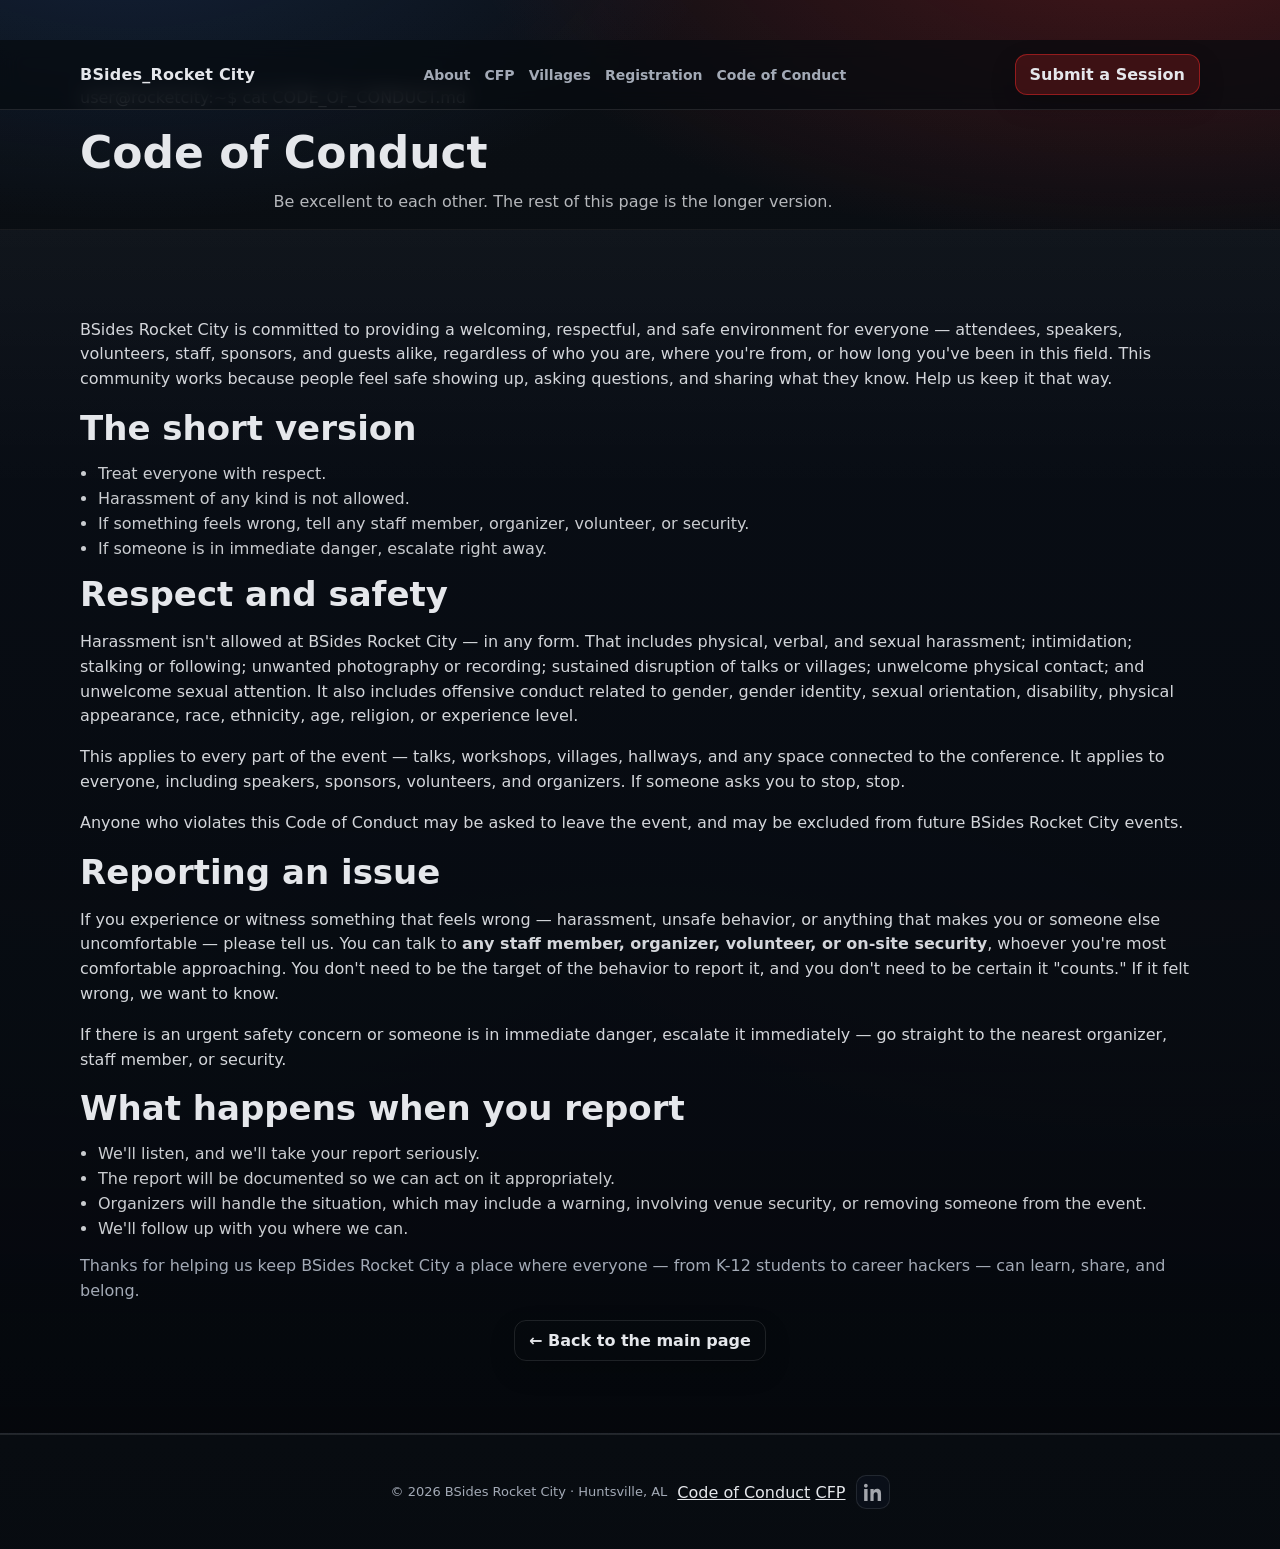
==== code-of-conduct.html @ ffb0318d "Add files via upload" ====
<!doctype html>
<html lang="en">
<head>
  <meta charset="utf-8" />
  <meta name="viewport" content="width=device-width,initial-scale=1" />
  <meta name="description" content="BSides Rocket City Code of Conduct — we're committed to a welcoming, respectful, and safe environment for everyone." />
  <title>Code of Conduct — BSides Rocket City</title>

  <link rel="icon" href="assets/images/BSides-Rocket City-Logo.png" type="image/png" />

  <link rel="preconnect" href="https://fonts.cloudflare.com" crossorigin />
  <link href="https://fonts.cloudflare.com/css?family=Inter:400,500,600,700,800&display=swap" rel="stylesheet" />

  <link rel="stylesheet" href="assets/styles.css" />
</head>

<body>
  <a class="skip-link" href="#main">Skip to content</a>

  <header class="site-header">
    <div class="container header-inner">
      <div class="brand">
        <a href="index.html" style="text-decoration:none;">
          <span class="brand-name">BSides<span class="brand-accent">_</span>Rocket City</span>
        </a>
      </div>

      <nav class="nav" aria-label="Primary navigation">
        <a href="index.html#about">About</a>
        <a href="index.html#cfp">CFP</a>
        <a href="index.html#villages">Villages</a>
        <a href="index.html#register">Registration</a>
        <a href="code-of-conduct.html" aria-current="page">Code of Conduct</a>
      </nav>

      <div class="header-cta">
        <a class="btn primary small-btn" href="https://sessionize.com/bsides-rocket-city2007/" target="_blank" rel="noopener noreferrer">Submit a Session</a>
      </div>
    </div>
  </header>

  <main id="main">

    <section class="page-hero">
      <div class="container">
        <p class="eyebrow" aria-hidden="true">user@rocketcity:~$ cat CODE_OF_CONDUCT.md</p>
        <h1>Code of Conduct</h1>
        <p class="subtitle">
          Be excellent to each other. The rest of this page is the longer version.
        </p>
      </div>
    </section>

    <section class="section">
      <div class="container prose">

        <p>
          BSides Rocket City is committed to providing a welcoming, respectful, and safe
          environment for everyone — attendees, speakers, volunteers, staff, sponsors, and
          guests alike, regardless of who you are, where you're from, or how long you've been
          in this field. This community works because people feel safe showing up, asking
          questions, and sharing what they know. Help us keep it that way.
        </p>

        <h2>The short version</h2>
        <ul class="bullets">
          <li>Treat everyone with respect.</li>
          <li>Harassment of any kind is not allowed.</li>
          <li>If something feels wrong, tell any staff member, organizer, volunteer, or security.</li>
          <li>If someone is in immediate danger, escalate right away.</li>
        </ul>

        <h2>Respect and safety</h2>
        <p>
          Harassment isn't allowed at BSides Rocket City — in any form. That includes physical,
          verbal, and sexual harassment; intimidation; stalking or following; unwanted photography
          or recording; sustained disruption of talks or villages; unwelcome physical contact; and
          unwelcome sexual attention. It also includes offensive conduct related to gender, gender
          identity, sexual orientation, disability, physical appearance, race, ethnicity, age,
          religion, or experience level.
        </p>
        <p>
          This applies to every part of the event — talks, workshops, villages, hallways, and any
          space connected to the conference. It applies to everyone, including speakers, sponsors,
          volunteers, and organizers. If someone asks you to stop, stop.
        </p>
        <p>
          Anyone who violates this Code of Conduct may be asked to leave the event, and may be
          excluded from future BSides Rocket City events.
        </p>

        <h2>Reporting an issue</h2>
        <p>
          If you experience or witness something that feels wrong — harassment, unsafe behavior,
          or anything that makes you or someone else uncomfortable — please tell us. You can talk
          to <strong>any staff member, organizer, volunteer, or on-site security</strong>, whoever
          you're most comfortable approaching. You don't need to be the target of the behavior to
          report it, and you don't need to be certain it "counts." If it felt wrong, we want to know.
        </p>
        <p>
          If there is an urgent safety concern or someone is in immediate danger, escalate it
          immediately — go straight to the nearest organizer, staff member, or security.
        </p>

        <h2>What happens when you report</h2>
        <ul class="bullets">
          <li>We'll listen, and we'll take your report seriously.</li>
          <li>The report will be documented so we can act on it appropriately.</li>
          <li>Organizers will handle the situation, which may include a warning, involving venue security, or removing someone from the event.</li>
          <li>We'll follow up with you where we can.</li>
        </ul>

        <p class="muted">
          Thanks for helping us keep BSides Rocket City a place where everyone — from K-12
          students to career hackers — can learn, share, and belong.
        </p>

        <div class="mt center">
          <a class="btn ghost" href="index.html">← Back to the main page</a>
        </div>

      </div>
    </section>

    <footer class="site-footer">
      <div class="container footer-inner">
        <p class="muted small">© <span id="year"></span> BSides Rocket City · Huntsville, AL</p>

        <nav class="footer-links" aria-label="Footer navigation">
          <a href="code-of-conduct.html">Code of Conduct</a>
          <a href="https://sessionize.com/bsides-rocket-city2007/" target="_blank" rel="noopener noreferrer">CFP</a>
        </nav>

        <a class="social-icon"
           href="https://www.linkedin.com/company/bsides-rocket-city/"
           target="_blank"
           rel="noopener noreferrer"
           aria-label="Follow BSides Rocket City on LinkedIn">
          <svg viewBox="0 0 24 24" width="18" height="18" fill="currentColor">
            <path d="M4.98 3.5C4.98 4.88 3.86 6 2.49 6 1.12 6 0 4.88 0 3.5 0 2.12 1.12 1 2.49 1 3.86 1 4.98 2.12 4.98 3.5zM.22 8h4.54V24H.22zM8.56 8h4.35v2.19h.06c.61-1.16 2.09-2.39 4.31-2.39 4.61 0 5.46 3.03 5.46 6.97V24h-4.54v-7.56c0-1.8-.03-4.11-2.5-4.11-2.5 0-2.88 1.95-2.88 3.98V24H8.56z"/>
          </svg>
        </a>
      </div>
    </footer>

  </main>

  <script>
    document.getElementById("year").textContent = new Date().getFullYear();
  </script>
</body>
</html>
---- assets/styles.css ----
:root{
  --bg: #0b0f14;
  --bg2:#060a0f;
  --panel:#0f172a;
  --text:#e5e7eb;
  --muted:#a3aab6;
  --border: rgba(255,255,255,.10);
  --section-edge: rgba(255,255,255,.08);
  --section-a: linear-gradient(180deg, rgba(9,14,22,.98), rgba(6,9,14,.96));
  --section-b: linear-gradient(180deg, rgba(12,16,24,.98), rgba(7,10,16,.96));
  --section-soft-top: linear-gradient(180deg, rgba(255,255,255,.03), transparent 22%);
  --section-soft-bottom: linear-gradient(0deg, rgba(0,0,0,.18), transparent 28%);
  --shadow: 0 14px 40px rgba(0,0,0,.35);
  --accent: rgba(220,38,38,.55);
  --noticeBg: rgba(234,179,8,.10);
  --noticeBorder: rgba(234,179,8,.35);
}

*{ box-sizing:border-box; }
html,body{ height:100%; }

body{
  margin:0;
  font-family: "Inter", system-ui, -apple-system, BlinkMacSystemFont, "Segoe UI", sans-serif;
  background:
    radial-gradient(1000px 520px at 10% -10%, rgba(59,130,246,.16), transparent 60%),
    radial-gradient(1100px 520px at 90% -8%, rgba(220,38,38,.28), transparent 62%),
    radial-gradient(900px 420px at 50% 120%, rgba(14,165,233,.10), transparent 70%),
    linear-gradient(180deg, var(--bg), var(--bg2));
  color: var(--text);
}

a{ color:inherit; }
a:hover{ opacity:.95; }

.container{
  width: min(1120px, calc(100% - 32px));
  margin-inline:auto;
}

.center{ text-align:center; }

.top-banner{
  position: sticky;
  top: 0;
  z-index: 60;
  display:flex;
  align-items:center;
  justify-content:center;
  gap:10px;
  padding: 8px 10px;
  background: linear-gradient(90deg, rgba(0,26,12,.92), rgba(0,51,24,.92));
  border-bottom: 1px solid rgba(141,255,149,.22);
  color: rgba(141,255,149,.95);
  font-family: ui-monospace, SFMono-Regular, Menlo, Monaco, Consolas, "Liberation Mono","Courier New", monospace;
  font-weight: 800;
  letter-spacing: .3px;
  text-shadow: 0 0 12px rgba(141,255,149,.22);
  backdrop-filter: blur(10px);
}

.top-banner__prompt{
  opacity: .95;
}

.top-banner__text{
  opacity: .95;
}

.top-banner__cursor{
  opacity: 1;
  animation: bannerBlink 1.15s steps(1,end) infinite;
}

@keyframes bannerBlink{
  0%,49%{ opacity: 1; }
  50%,100%{ opacity: 0; }
}

.boot-screen{
  position: fixed;
  inset: 0;
  background: #000;
  color: #8dff95;
  font-family: ui-monospace, SFMono-Regular, Menlo, Monaco, Consolas, "Liberation Mono","Courier New", monospace;
  font-size: 14px;
  padding: 24px;
  z-index: 9999;
  overflow: auto;
  opacity: 1;
  transition: opacity .6s ease, transform .6s ease;
  text-shadow: 0 0 10px rgba(141,255,149,.25);
}

.boot-screen.boot-hide{
  opacity: 0;
  transform: translateY(-6px);
  pointer-events: none;
}

.skip-link{
  position:absolute;
  left:-9999px;
  top:auto;
  width:1px;
  height:1px;
  overflow:hidden;
}

.skip-link:focus{
  left:16px;
  top:16px;
  width:auto;
  height:auto;
  padding:10px 12px;
  background:#000;
  border:1px solid var(--border);
  border-radius:10px;
  z-index:9999;
}

.site-header{
  position:sticky;
  top: 40px;
  z-index:50;
  backdrop-filter: blur(10px);
  background: rgba(6,10,15,.70);
  border-bottom:1px solid var(--border);
}

.header-inner{
  display:flex;
  gap:16px;
  align-items:center;
  justify-content:space-between;
  padding:14px 0;
}

.brand-name{
  font-weight:800;
  letter-spacing:.2px;
}

.nav{
  display:flex;
  gap:14px;
  flex-wrap:wrap;
  justify-content:center;
}

.nav a{
  color: var(--muted);
  text-decoration:none;
  font-weight:600;
  font-size:14px;
}

.nav a:hover{ color: var(--text); }

.header-cta{
  display:flex;
  gap:10px;
  align-items:center;
}

.btn{
  display:inline-flex;
  align-items:center;
  justify-content:center;
  gap:8px;
  padding:10px 14px;
  border-radius:12px;
  border:1px solid var(--border);
  background: rgba(15,23,42,.55);
  color: var(--text);
  text-decoration:none;
  font-weight:800;
  box-shadow: 0 10px 26px rgba(0,0,0,.18);
}

.btn:hover{
  border-color: rgba(255,255,255,.20);
  box-shadow: 0 14px 38px rgba(0,0,0,.24);
}

.btn.primary{
  background: rgba(220,38,38,.22);
  border-color: rgba(220,38,38,.55);
}

.btn.ghost{
  background: transparent;
}

.section{
  padding: 72px 0;
  background:
    var(--section-soft-top),
    var(--section-soft-bottom),
    var(--section-a);
  border-top: 1px solid var(--section-edge);
  border-bottom: 1px solid var(--section-edge);
}

.section.alt{
  background:
    var(--section-soft-top),
    var(--section-soft-bottom),
    var(--section-b);
}

h1,h2,h3{ margin: 0 0 12px; }
h1{ font-size: clamp(32px, 4vw, 44px); }
h2{ font-size: clamp(26px, 3vw, 34px); }
h3{ font-size: 18px; }

p{ line-height:1.55; color: rgba(229,231,235,.92); }
.muted{ color: var(--muted); }
.small{ font-size: 13px; }

.hero{
  padding: 78px 0 54px;
  border-bottom: 1px solid var(--border);
}

.hero-inner{ text-align:center; }

.hero-visual{
  position: relative;
  width: min(860px, 96%);
  margin: 0 auto 18px;
  overflow: visible;
  background: transparent;
  border: 0;
  box-shadow: none;
}

.rocket-trail{
  position: absolute;
  inset: 0;
  width: 100%;
  height: 100%;
  z-index: 0;
  pointer-events: none;
  opacity: 0.90;
}

.hero-logo{
  position: relative;
  z-index: 1;
  width: 100%;
  height: auto;
  display:block;
  margin: 0 auto;

  filter:
    drop-shadow(0 10px 28px rgba(0,0,0,.55))
    drop-shadow(0 0 16px rgba(255,255,255,.18))
    drop-shadow(0 0 32px rgba(255,255,255,.14));
}

.subtitle{
  margin: 0 auto 14px;
  max-width: 72ch;
  color: rgba(229,231,235,.78);
}

.meta{
  margin: 0 auto 18px;
  color: rgba(229,231,235,.65);
}

.hero-actions{
  display:flex;
  justify-content:center;
  gap:12px;
  flex-wrap:wrap;
  margin: 18px 0 16px;
}

.hero-note{
  display:flex;
  gap:10px;
  flex-wrap:wrap;
  justify-content:center;
  margin-top: 12px;
}

.pill{
  border: 1px solid var(--border);
  background: rgba(15,23,42,.45);
  padding: 8px 12px;
  border-radius: 999px;
  font-weight: 800;
  font-size: 13px;
  color: rgba(229,231,235,.88);
}

.timer{
  display:flex;
  justify-content:center;
  gap:12px;
  margin-top:18px;
  flex-wrap:wrap;
}

.timebox{
  width: 120px;
  border-radius: 16px;
  padding: 14px 12px;
  border: 1px solid rgba(220,38,38,.55);
  background: rgba(2,6,23,.55);
  box-shadow: var(--shadow);
}

.timebox span{
  display:block;
  font-size: 34px;
  font-weight: 900;
  line-height: 1;
  margin-bottom: 6px;
}

.timebox small{
  color: rgba(229,231,235,.75);
  font-weight: 800;
  letter-spacing: .2px;
}

.card{
  background: linear-gradient(180deg, rgba(15,23,42,.62), rgba(15,23,42,.42));
  border: 1px solid var(--border);
  border-radius: 16px;
  padding: 18px;
  box-shadow: var(--shadow);
}

.card.big{
  padding: 20px;
  border-radius: 18px;
}

.grid-2{
  display:grid;
  grid-template-columns: repeat(2, minmax(0,1fr));
  gap: 14px;
}

.grid-3{
  display:grid;
  grid-template-columns: repeat(3, minmax(0,1fr));
  gap: 14px;
}

.bullets{
  padding-left: 18px;
  color: rgba(229,231,235,.88);
}

.bullets li{ margin: 6px 0; }

.notice{
  margin-top: 14px;
  padding: 12px 12px;
  border-radius: 12px;
  background: var(--noticeBg);
  border: 1px solid var(--noticeBorder);
}

.notice-title{
  font-weight: 900;
  margin-bottom: 6px;
}

code{
  font-family: ui-monospace, SFMono-Regular, Menlo, Monaco, Consolas, "Liberation Mono", "Courier New", monospace;
  font-size: 0.95em;
  padding: 2px 6px;
  border-radius: 8px;
  background: rgba(0,0,0,.28);
  border: 1px solid rgba(255,255,255,.12);
}

.mt{ margin-top: 16px; }

.site-footer{
  padding: 34px 0;
  border-top: 1px solid var(--border);
}

.footer-inner{
  display:flex;
  gap:10px;
  align-items:center;
  justify-content:center;
}

.social-icon{
  display:inline-flex;
  align-items:center;
  justify-content:center;
  width: 34px;
  height: 34px;
  border-radius: 10px;
  border: 1px solid rgba(255,255,255,.10);
  background: rgba(15,23,42,.35);
  color: rgba(229,231,235,.70);
  text-decoration:none;
  transition: transform .15s ease, color .15s ease, border-color .15s ease, background .15s ease;
}

.social-icon:hover{
  transform: translateY(-1px);
  color: rgba(141,255,149,.92);
  border-color: rgba(141,255,149,.22);
  background: rgba(0, 51, 24, .20);
}

@media (max-width: 900px){
  .grid-3{ grid-template-columns: 1fr; }
  .grid-2{ grid-template-columns: 1fr; }
  .header-inner{ flex-wrap:wrap; justify-content:center; }
  .nav{ justify-content:center; }
  .site-header{ top: 40px; }
}

@media (max-width: 640px){
  .section{
    padding: 56px 0;
    background:
      linear-gradient(180deg, rgba(255,255,255,.03), transparent 24%),
      linear-gradient(0deg, rgba(0,0,0,.18), transparent 30%),
      var(--section-a);
  }
  .section.alt{
    background:
      linear-gradient(180deg, rgba(255,255,255,.03), transparent 24%),
      linear-gradient(0deg, rgba(0,0,0,.18), transparent 30%),
      var(--section-b);
  }
}
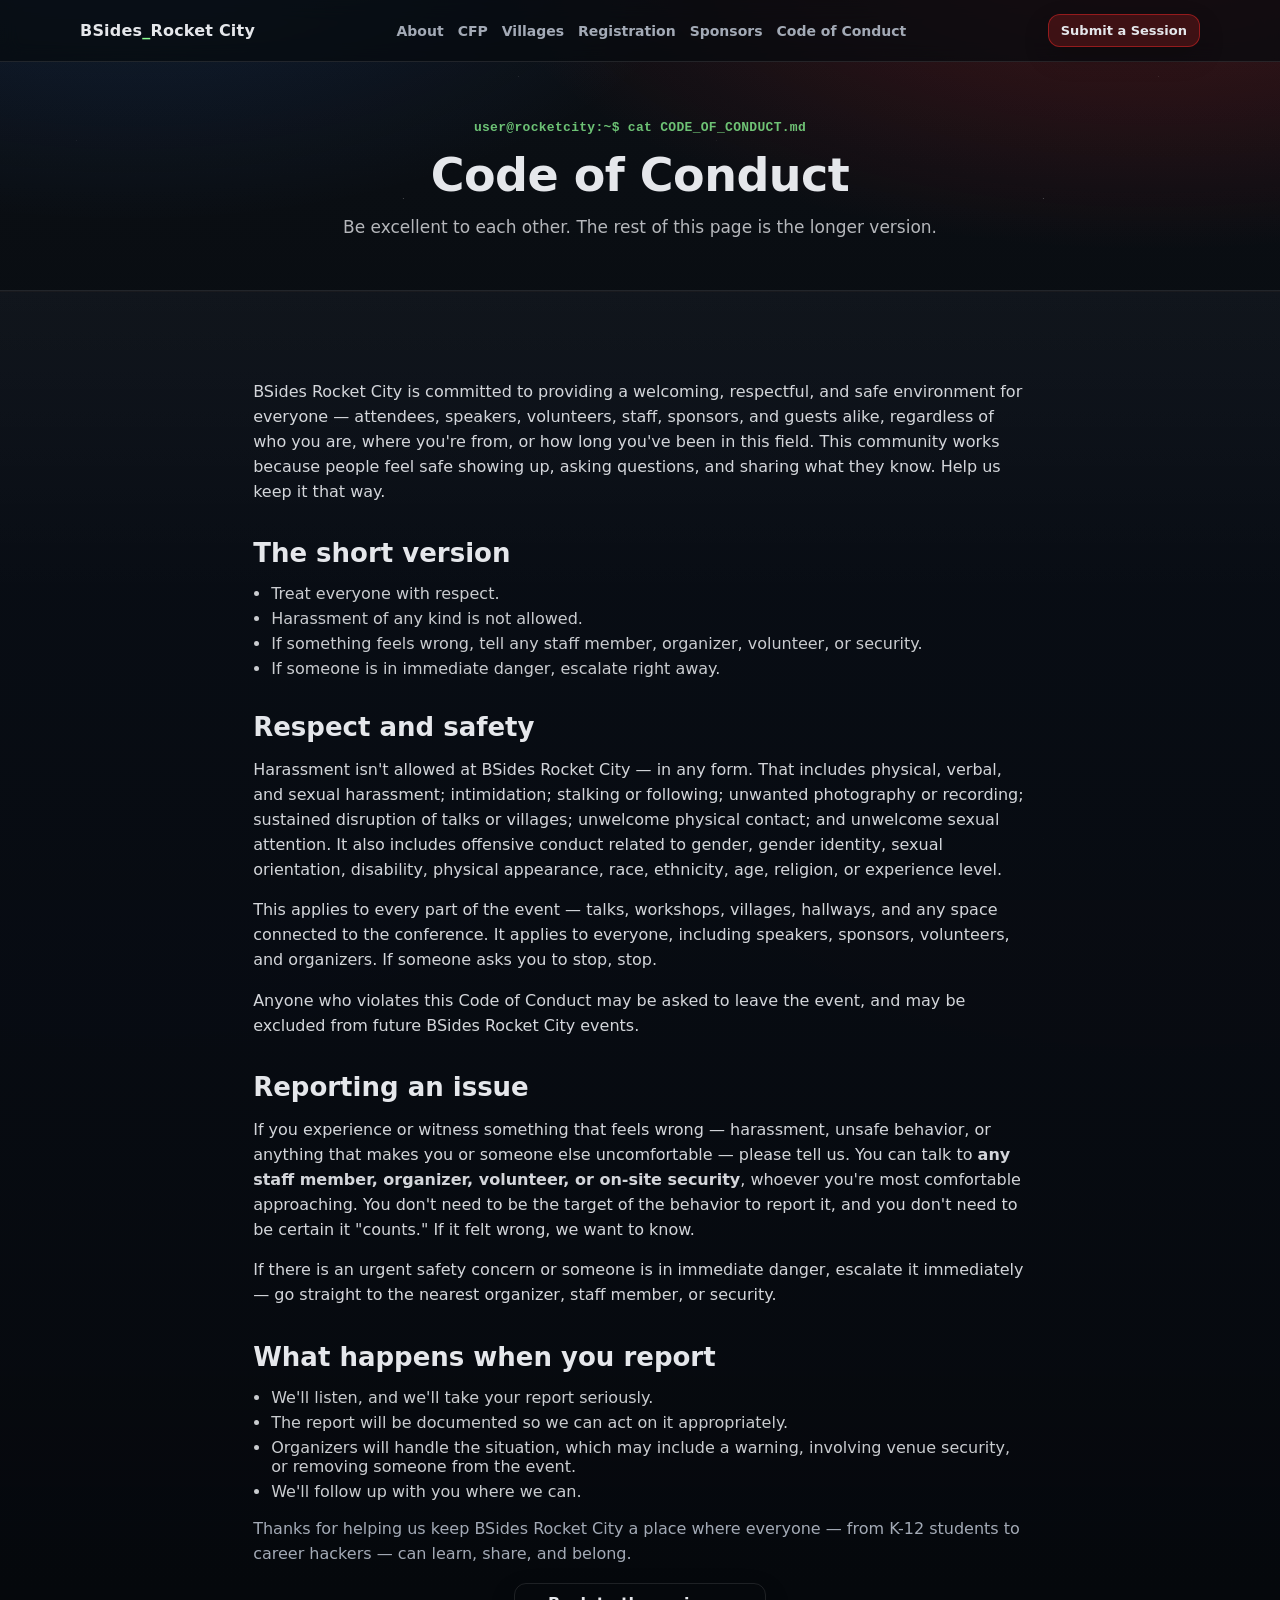
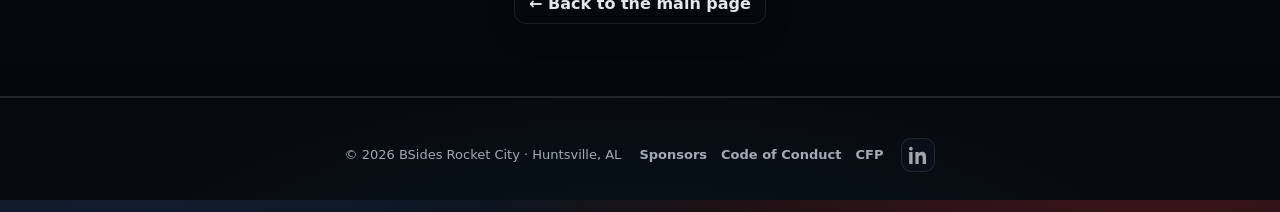
==== commit ed010ed2: "Add sponsor page and one-page sponsor sheet PDF - New sponsors.html: why sponsor, what sponsorship s" ====
--- a/code-of-conduct.html
+++ b/code-of-conduct.html
@@ -30,6 +30,7 @@
         <a href="index.html#cfp">CFP</a>
         <a href="index.html#villages">Villages</a>
         <a href="index.html#register">Registration</a>
+        <a href="sponsors.html">Sponsors</a>
         <a href="code-of-conduct.html" aria-current="page">Code of Conduct</a>
       </nav>
 
@@ -127,6 +128,7 @@
         <p class="muted small">© <span id="year"></span> BSides Rocket City · Huntsville, AL</p>
 
         <nav class="footer-links" aria-label="Footer navigation">
+          <a href="sponsors.html">Sponsors</a>
           <a href="code-of-conduct.html">Code of Conduct</a>
           <a href="https://sessionize.com/bsides-rocket-city2007/" target="_blank" rel="noopener noreferrer">CFP</a>
         </nav>
--- a/assets/styles.css
+++ b/assets/styles.css
@@ -12,12 +12,17 @@
   --section-soft-bottom: linear-gradient(0deg, rgba(0,0,0,.18), transparent 28%);
   --shadow: 0 14px 40px rgba(0,0,0,.35);
   --accent: rgba(220,38,38,.55);
+  --terminal: #8dff95;
+  --terminal-dim: rgba(141,255,149,.75);
+  --cyan: rgba(110,231,255,.85);
   --noticeBg: rgba(234,179,8,.10);
   --noticeBorder: rgba(234,179,8,.35);
+  --mono: ui-monospace, SFMono-Regular, Menlo, Monaco, Consolas, "Liberation Mono", "Courier New", monospace;
 }
 
 *{ box-sizing:border-box; }
 html,body{ height:100%; }
+html{ scroll-behavior: smooth; }
 
 body{
   margin:0;
@@ -30,8 +35,37 @@
   color: var(--text);
 }
 
+/* Starfield: static, layered, cheap to render */
+body::before{
+  content:"";
+  position: fixed;
+  inset: 0;
+  z-index: -1;
+  pointer-events: none;
+  background-image:
+    radial-gradient(1px 1px at 12% 22%, rgba(255,255,255,.55), transparent 50%),
+    radial-gradient(1px 1px at 38% 8%,  rgba(255,255,255,.40), transparent 50%),
+    radial-gradient(1.5px 1.5px at 63% 31%, rgba(255,255,255,.50), transparent 50%),
+    radial-gradient(1px 1px at 81% 12%, rgba(255,255,255,.35), transparent 50%),
+    radial-gradient(1px 1px at 24% 64%, rgba(255,255,255,.30), transparent 50%),
+    radial-gradient(1.5px 1.5px at 92% 58%, rgba(255,255,255,.40), transparent 50%),
+    radial-gradient(1px 1px at 49% 83%, rgba(255,255,255,.30), transparent 50%),
+    radial-gradient(1px 1px at 7% 91%,  rgba(255,255,255,.35), transparent 50%),
+    radial-gradient(1.5px 1.5px at 72% 74%, rgba(110,231,255,.35), transparent 50%),
+    radial-gradient(1px 1px at 55% 49%, rgba(255,255,255,.25), transparent 50%);
+  background-size: 640px 640px;
+  background-repeat: repeat;
+  opacity: .8;
+}
+
 a{ color:inherit; }
 a:hover{ opacity:.95; }
+
+:focus-visible{
+  outline: 2px solid var(--terminal);
+  outline-offset: 2px;
+  border-radius: 4px;
+}
 
 .container{
   width: min(1120px, calc(100% - 32px));
@@ -40,10 +74,8 @@
 
 .center{ text-align:center; }
 
+/* ---------- Terminal top banner ---------- */
 .top-banner{
-  position: sticky;
-  top: 0;
-  z-index: 60;
   display:flex;
   align-items:center;
   justify-content:center;
@@ -52,23 +84,14 @@
   background: linear-gradient(90deg, rgba(0,26,12,.92), rgba(0,51,24,.92));
   border-bottom: 1px solid rgba(141,255,149,.22);
   color: rgba(141,255,149,.95);
-  font-family: ui-monospace, SFMono-Regular, Menlo, Monaco, Consolas, "Liberation Mono","Courier New", monospace;
-  font-weight: 800;
+  font-family: var(--mono);
+  font-size: 13px;
+  font-weight: 700;
   letter-spacing: .3px;
   text-shadow: 0 0 12px rgba(141,255,149,.22);
-  backdrop-filter: blur(10px);
-}
-
-.top-banner__prompt{
-  opacity: .95;
-}
-
-.top-banner__text{
-  opacity: .95;
 }
 
 .top-banner__cursor{
-  opacity: 1;
   animation: bannerBlink 1.15s steps(1,end) infinite;
 }
 
@@ -77,12 +100,13 @@
   50%,100%{ opacity: 0; }
 }
 
+/* ---------- Boot screen ---------- */
 .boot-screen{
   position: fixed;
   inset: 0;
   background: #000;
-  color: #8dff95;
-  font-family: ui-monospace, SFMono-Regular, Menlo, Monaco, Consolas, "Liberation Mono","Courier New", monospace;
+  color: var(--terminal);
+  font-family: var(--mono);
   font-size: 14px;
   padding: 24px;
   z-index: 9999;
@@ -90,6 +114,7 @@
   opacity: 1;
   transition: opacity .6s ease, transform .6s ease;
   text-shadow: 0 0 10px rgba(141,255,149,.25);
+  cursor: pointer;
 }
 
 .boot-screen.boot-hide{
@@ -119,12 +144,13 @@
   z-index:9999;
 }
 
+/* ---------- Header ---------- */
 .site-header{
   position:sticky;
-  top: 40px;
+  top: 0;
   z-index:50;
   backdrop-filter: blur(10px);
-  background: rgba(6,10,15,.70);
+  background: rgba(6,10,15,.72);
   border-bottom:1px solid var(--border);
 }
 
@@ -139,6 +165,12 @@
 .brand-name{
   font-weight:800;
   letter-spacing:.2px;
+  white-space: nowrap;
+}
+
+.brand-accent{
+  color: var(--terminal);
+  animation: bannerBlink 1.15s steps(1,end) infinite;
 }
 
 .nav{
@@ -155,7 +187,7 @@
   font-size:14px;
 }
 
-.nav a:hover{ color: var(--text); }
+.nav a:hover{ color: var(--terminal); }
 
 .header-cta{
   display:flex;
@@ -163,6 +195,7 @@
   align-items:center;
 }
 
+/* ---------- Buttons ---------- */
 .btn{
   display:inline-flex;
   align-items:center;
@@ -176,11 +209,13 @@
   text-decoration:none;
   font-weight:800;
   box-shadow: 0 10px 26px rgba(0,0,0,.18);
+  transition: transform .15s ease, box-shadow .15s ease, border-color .15s ease;
 }
 
 .btn:hover{
   border-color: rgba(255,255,255,.20);
   box-shadow: 0 14px 38px rgba(0,0,0,.24);
+  transform: translateY(-1px);
 }
 
 .btn.primary{
@@ -188,10 +223,38 @@
   border-color: rgba(220,38,38,.55);
 }
 
+.btn.primary:hover{
+  border-color: rgba(239,68,68,.85);
+  box-shadow: 0 14px 38px rgba(0,0,0,.24), 0 0 22px rgba(220,38,38,.30);
+}
+
+.btn.cta{
+  padding: 13px 22px;
+  font-size: 16px;
+}
+
 .btn.ghost{
   background: transparent;
 }
 
+.btn.soon{
+  color: var(--muted);
+  cursor: default;
+  font-weight: 700;
+}
+
+.btn.soon:hover{
+  transform: none;
+  border-color: var(--border);
+  box-shadow: 0 10px 26px rgba(0,0,0,.18);
+}
+
+.small-btn{
+  padding: 8px 12px;
+  font-size: 13px;
+}
+
+/* ---------- Sections ---------- */
 .section{
   padding: 72px 0;
   background:
@@ -210,7 +273,7 @@
 }
 
 h1,h2,h3{ margin: 0 0 12px; }
-h1{ font-size: clamp(32px, 4vw, 44px); }
+h1{ font-size: clamp(32px, 4vw, 46px); letter-spacing:-.5px; }
 h2{ font-size: clamp(26px, 3vw, 34px); }
 h3{ font-size: 18px; }
 
@@ -218,31 +281,78 @@
 .muted{ color: var(--muted); }
 .small{ font-size: 13px; }
 
+.section-lede{
+  max-width: 72ch;
+}
+
+.status-open{
+  color: var(--terminal);
+  text-shadow: 0 0 12px rgba(141,255,149,.25);
+}
+
+/* Terminal-style section eyebrows */
+.eyebrow{
+  margin: 0 0 10px;
+  font-family: var(--mono);
+  font-size: 13px;
+  font-weight: 600;
+  letter-spacing: .3px;
+  color: var(--terminal-dim);
+}
+
+.mono-tag{
+  display:inline-block;
+  font-family: var(--mono);
+  font-size: 12px;
+  font-weight: 700;
+  color: var(--cyan);
+  border: 1px solid rgba(110,231,255,.30);
+  background: rgba(110,231,255,.06);
+  border-radius: 8px;
+  padding: 2px 8px;
+  margin-right: 8px;
+  vertical-align: 2px;
+}
+
+.mono-line{
+  font-family: var(--mono);
+  font-size: 14px;
+  font-weight: 700;
+  color: var(--terminal-dim);
+}
+
+/* ---------- Hero ---------- */
 .hero{
+  position: relative;
   padding: 78px 0 54px;
   border-bottom: 1px solid var(--border);
-}
-
-.hero-inner{ text-align:center; }
+  overflow: hidden;
+}
+
+/* Faint launch-grid backdrop, fades toward the bottom */
+.hero::before{
+  content:"";
+  position:absolute;
+  inset:0;
+  pointer-events:none;
+  background-image:
+    linear-gradient(rgba(110,231,255,.06) 1px, transparent 1px),
+    linear-gradient(90deg, rgba(110,231,255,.06) 1px, transparent 1px);
+  background-size: 48px 48px;
+  -webkit-mask-image: linear-gradient(180deg, rgba(0,0,0,.9), transparent 78%);
+          mask-image: linear-gradient(180deg, rgba(0,0,0,.9), transparent 78%);
+}
+
+.hero-inner{ text-align:center; position: relative; }
 
 .hero-visual{
   position: relative;
-  width: min(860px, 96%);
+  width: min(760px, 96%);
   margin: 0 auto 18px;
   overflow: visible;
   background: transparent;
   border: 0;
   box-shadow: none;
-}
-
-.rocket-trail{
-  position: absolute;
-  inset: 0;
-  width: 100%;
-  height: 100%;
-  z-index: 0;
-  pointer-events: none;
-  opacity: 0.90;
 }
 
 .hero-logo{
@@ -263,11 +373,13 @@
   margin: 0 auto 14px;
   max-width: 72ch;
   color: rgba(229,231,235,.78);
+  font-size: 17px;
 }
 
 .meta{
   margin: 0 auto 18px;
-  color: rgba(229,231,235,.65);
+  color: rgba(229,231,235,.72);
+  font-size: 16px;
 }
 
 .hero-actions{
@@ -296,16 +408,17 @@
   color: rgba(229,231,235,.88);
 }
 
+/* ---------- CFP countdown ---------- */
 .timer{
   display:flex;
   justify-content:center;
   gap:12px;
-  margin-top:18px;
+  margin-top:26px;
   flex-wrap:wrap;
 }
 
 .timebox{
-  width: 120px;
+  width: 104px;
   border-radius: 16px;
   padding: 14px 12px;
   border: 1px solid rgba(220,38,38,.55);
@@ -315,28 +428,49 @@
 
 .timebox span{
   display:block;
-  font-size: 34px;
-  font-weight: 900;
+  font-family: var(--mono);
+  font-size: 32px;
+  font-weight: 800;
   line-height: 1;
   margin-bottom: 6px;
+  font-variant-numeric: tabular-nums;
 }
 
 .timebox small{
   color: rgba(229,231,235,.75);
   font-weight: 800;
   letter-spacing: .2px;
-}
-
+  text-transform: uppercase;
+  font-size: 11px;
+}
+
+.timebox.closed{
+  width: auto;
+  padding-inline: 26px;
+  border-color: rgba(141,255,149,.45);
+}
+
+.timer-caption{
+  text-align:center;
+  margin-top: 12px;
+}
+
+/* ---------- Cards & grids ---------- */
 .card{
   background: linear-gradient(180deg, rgba(15,23,42,.62), rgba(15,23,42,.42));
   border: 1px solid var(--border);
   border-radius: 16px;
   padding: 18px;
   box-shadow: var(--shadow);
+  transition: border-color .2s ease;
+}
+
+.card:hover{
+  border-color: rgba(110,231,255,.28);
 }
 
 .card.big{
-  padding: 20px;
+  padding: 22px;
   border-radius: 18px;
 }
 
@@ -350,6 +484,10 @@
   display:grid;
   grid-template-columns: repeat(3, minmax(0,1fr));
   gap: 14px;
+}
+
+.formats .card p{
+  margin-bottom: 0;
 }
 
 .bullets{
@@ -372,8 +510,46 @@
   margin-bottom: 6px;
 }
 
+.notice p{ margin: 0; }
+
+/* ---------- Timeline ---------- */
+.timeline{
+  list-style: none;
+  margin: 0;
+  padding: 0;
+}
+
+.timeline li{
+  padding: 10px 0 10px 18px;
+  border-left: 2px solid rgba(220,38,38,.45);
+  position: relative;
+}
+
+.timeline li::before{
+  content:"";
+  position:absolute;
+  left:-6px;
+  top: 18px;
+  width: 10px;
+  height: 10px;
+  border-radius: 999px;
+  background: var(--bg2);
+  border: 2px solid rgba(239,68,68,.85);
+  box-shadow: 0 0 10px rgba(220,38,38,.45);
+}
+
+.timeline li:last-child::before{
+  border-color: var(--terminal);
+  box-shadow: 0 0 10px rgba(141,255,149,.45);
+}
+
+.timeline code{
+  margin-right: 10px;
+  color: var(--cyan);
+}
+
 code{
-  font-family: ui-monospace, SFMono-Regular, Menlo, Monaco, Consolas, "Liberation Mono", "Courier New", monospace;
+  font-family: var(--mono);
   font-size: 0.95em;
   padding: 2px 6px;
   border-radius: 8px;
@@ -382,7 +558,25 @@
 }
 
 .mt{ margin-top: 16px; }
-
+.mt-sm{ margin-top: 10px; }
+
+/* ---------- Code of Conduct page ---------- */
+.page-hero{
+  padding: 56px 0 36px;
+  border-bottom: 1px solid var(--border);
+  text-align:center;
+}
+
+.prose{
+  max-width: 76ch;
+}
+
+.prose h2{
+  margin-top: 34px;
+  font-size: clamp(20px, 2.4vw, 26px);
+}
+
+/* ---------- Footer ---------- */
 .site-footer{
   padding: 34px 0;
   border-top: 1px solid var(--border);
@@ -390,10 +584,25 @@
 
 .footer-inner{
   display:flex;
-  gap:10px;
+  gap:18px;
   align-items:center;
   justify-content:center;
-}
+  flex-wrap:wrap;
+}
+
+.footer-links{
+  display:flex;
+  gap:14px;
+}
+
+.footer-links a{
+  color: var(--muted);
+  text-decoration:none;
+  font-weight:600;
+  font-size:13px;
+}
+
+.footer-links a:hover{ color: var(--terminal); }
 
 .social-icon{
   display:inline-flex;
@@ -416,12 +625,12 @@
   background: rgba(0, 51, 24, .20);
 }
 
+/* ---------- Responsive ---------- */
 @media (max-width: 900px){
   .grid-3{ grid-template-columns: 1fr; }
   .grid-2{ grid-template-columns: 1fr; }
   .header-inner{ flex-wrap:wrap; justify-content:center; }
   .nav{ justify-content:center; }
-  .site-header{ top: 40px; }
 }
 
 @media (max-width: 640px){
@@ -438,4 +647,17 @@
       linear-gradient(0deg, rgba(0,0,0,.18), transparent 30%),
       var(--section-b);
   }
-}
+  .timebox{ width: 76px; padding: 12px 8px; }
+  .timebox span{ font-size: 24px; }
+  .top-banner{ font-size: 11px; }
+}
+
+/* ---------- Reduced motion ---------- */
+@media (prefers-reduced-motion: reduce){
+  html{ scroll-behavior: auto; }
+  *, *::before, *::after{
+    animation-duration: .01ms !important;
+    animation-iteration-count: 1 !important;
+    transition-duration: .01ms !important;
+  }
+}
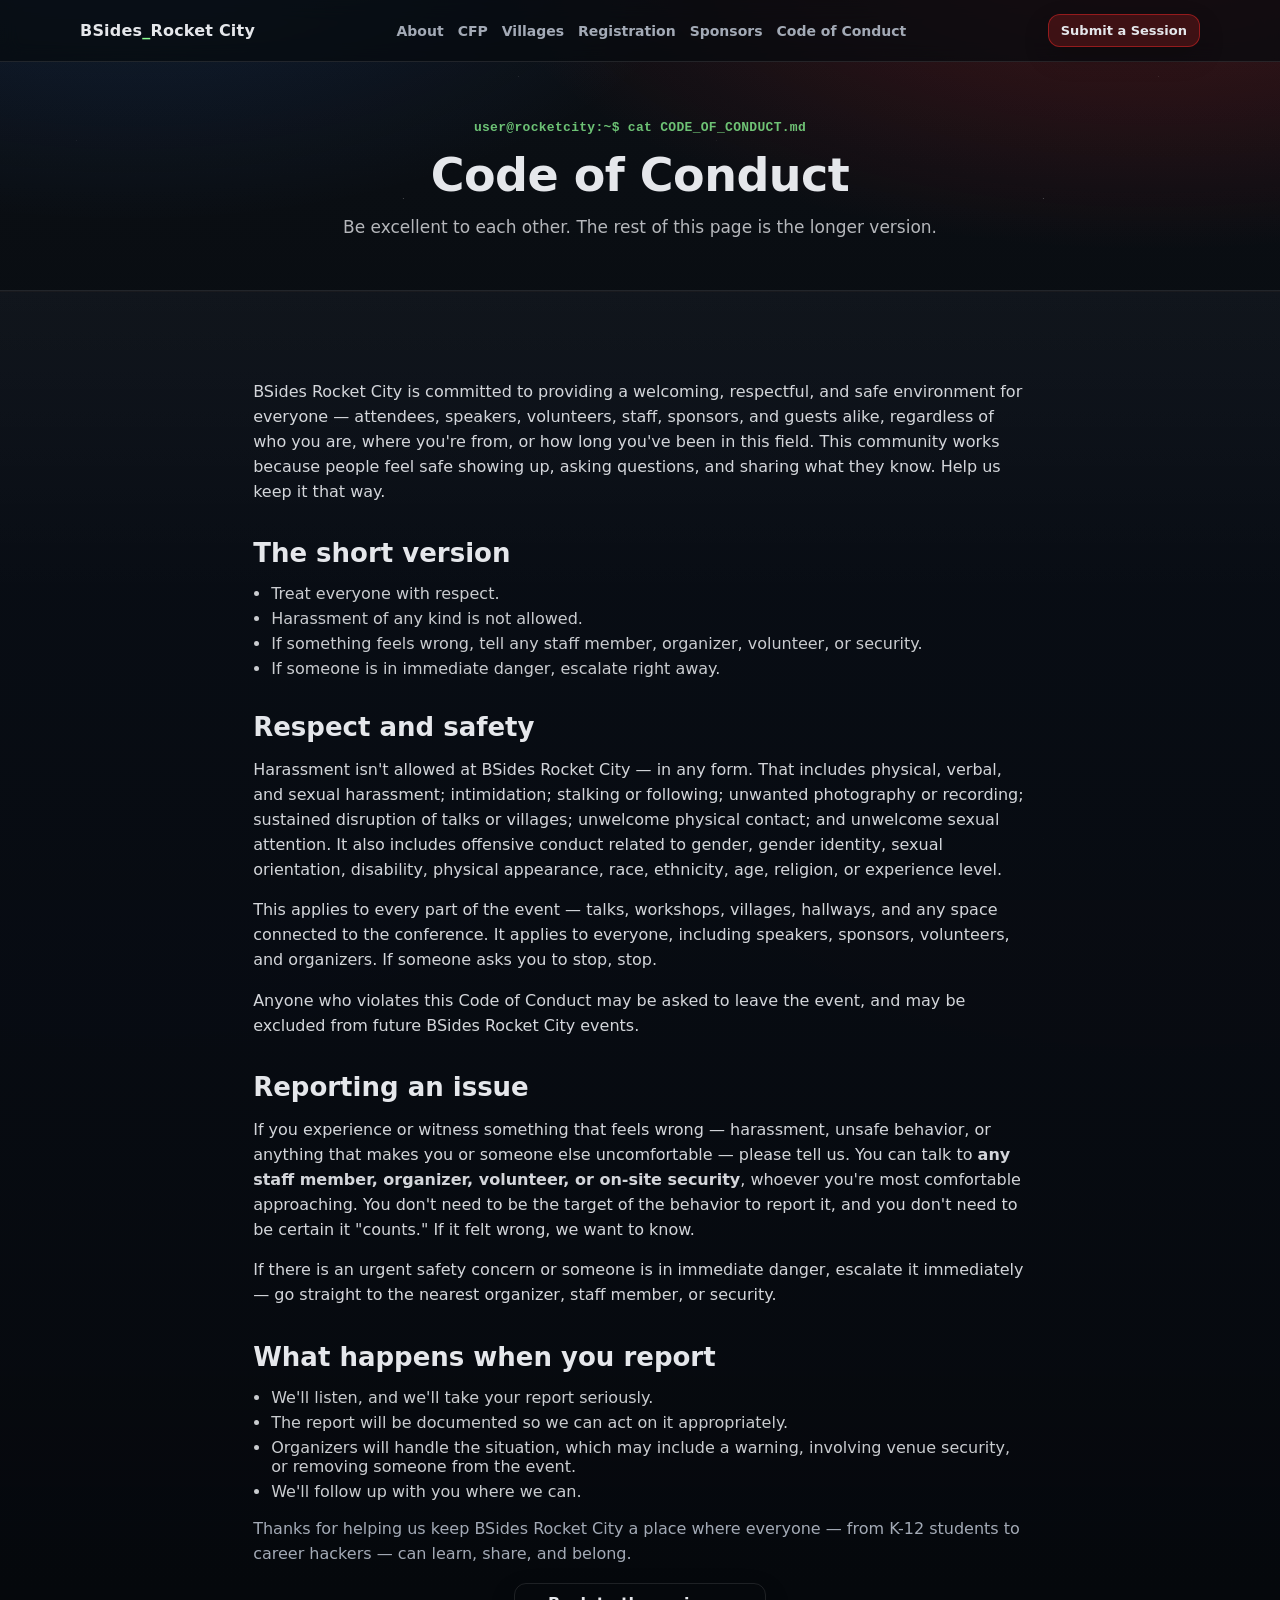
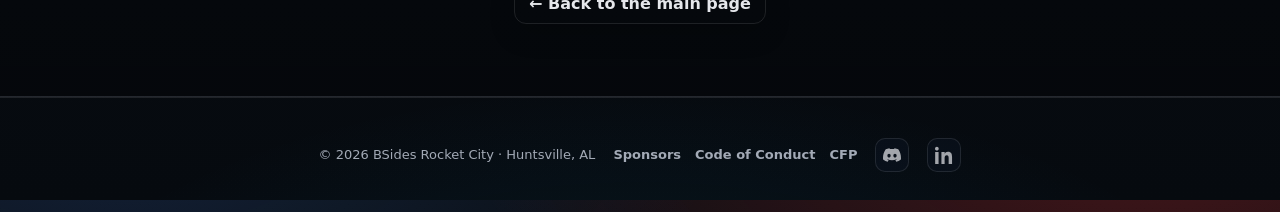
==== commit d62e1fe9: "Add Discord community links - Discord icon in the footer of all pages alongside LinkedIn - Join link" ====
--- a/code-of-conduct.html
+++ b/code-of-conduct.html
@@ -6,7 +6,9 @@
   <meta name="description" content="BSides Rocket City Code of Conduct — we're committed to a welcoming, respectful, and safe environment for everyone." />
   <title>Code of Conduct — BSides Rocket City</title>
 
-  <link rel="icon" href="assets/images/BSides-Rocket City-Logo.png" type="image/png" />
+  <link rel="icon" href="assets/images/favicon.svg" type="image/svg+xml" />
+  <link rel="icon" href="assets/images/favicon-32.png" type="image/png" sizes="32x32" />
+  <link rel="apple-touch-icon" href="assets/images/apple-touch-icon.png" />
 
   <link rel="preconnect" href="https://fonts.cloudflare.com" crossorigin />
   <link href="https://fonts.cloudflare.com/css?family=Inter:400,500,600,700,800&display=swap" rel="stylesheet" />
@@ -134,6 +136,16 @@
         </nav>
 
         <a class="social-icon"
+           href="https://discord.gg/CMZMKbY2Hc"
+           target="_blank"
+           rel="noopener noreferrer"
+           aria-label="Join the BSides Rocket City Discord">
+          <svg viewBox="0 0 24 24" width="18" height="18" fill="currentColor">
+            <path d="M20.317 4.3698a19.7913 19.7913 0 00-4.8851-1.5152.0741.0741 0 00-.0785.0371c-.211.3753-.4447.8648-.6083 1.2495-1.8447-.2762-3.68-.2762-5.4868 0-.1636-.3933-.4058-.8742-.6177-1.2495a.077.077 0 00-.0785-.037 19.7363 19.7363 0 00-4.8852 1.515.0699.0699 0 00-.0321.0277C.5334 9.0458-.319 13.5799.0992 18.0578a.0824.0824 0 00.0312.0561c2.0528 1.5076 4.0413 2.4228 5.9929 3.0294a.0777.0777 0 00.0842-.0276c.4616-.6304.8731-1.2952 1.226-1.9942a.076.076 0 00-.0416-.1057c-.6528-.2476-1.2743-.5495-1.8722-.8923a.077.077 0 01-.0076-.1277c.1258-.0943.2517-.1923.3718-.2914a.0743.0743 0 01.0776-.0105c3.9278 1.7933 8.18 1.7933 12.0614 0a.0739.0739 0 01.0785.0095c.1202.099.246.1981.3728.2924a.077.077 0 01-.0066.1276 12.2986 12.2986 0 01-1.873.8914.0766.0766 0 00-.0407.1067c.3604.698.7719 1.3628 1.225 1.9932a.076.076 0 00.0842.0286c1.961-.6067 3.9495-1.5219 6.0023-3.0294a.077.077 0 00.0313-.0552c.5004-5.177-.8382-9.6739-3.5485-13.6604a.061.061 0 00-.0312-.0286zM8.02 15.3312c-1.1825 0-2.1569-1.0857-2.1569-2.419 0-1.3332.9555-2.4189 2.157-2.4189 1.2108 0 2.1757 1.0952 2.1568 2.419 0 1.3332-.9555 2.4189-2.1569 2.4189zm7.9748 0c-1.1825 0-2.1569-1.0857-2.1569-2.419 0-1.3332.9554-2.4189 2.1569-2.4189 1.2108 0 2.1757 1.0952 2.1568 2.419 0 1.3332-.946 2.4189-2.1568 2.4189Z"/>
+          </svg>
+        </a>
+
+        <a class="social-icon"
            href="https://www.linkedin.com/company/bsides-rocket-city/"
            target="_blank"
            rel="noopener noreferrer"
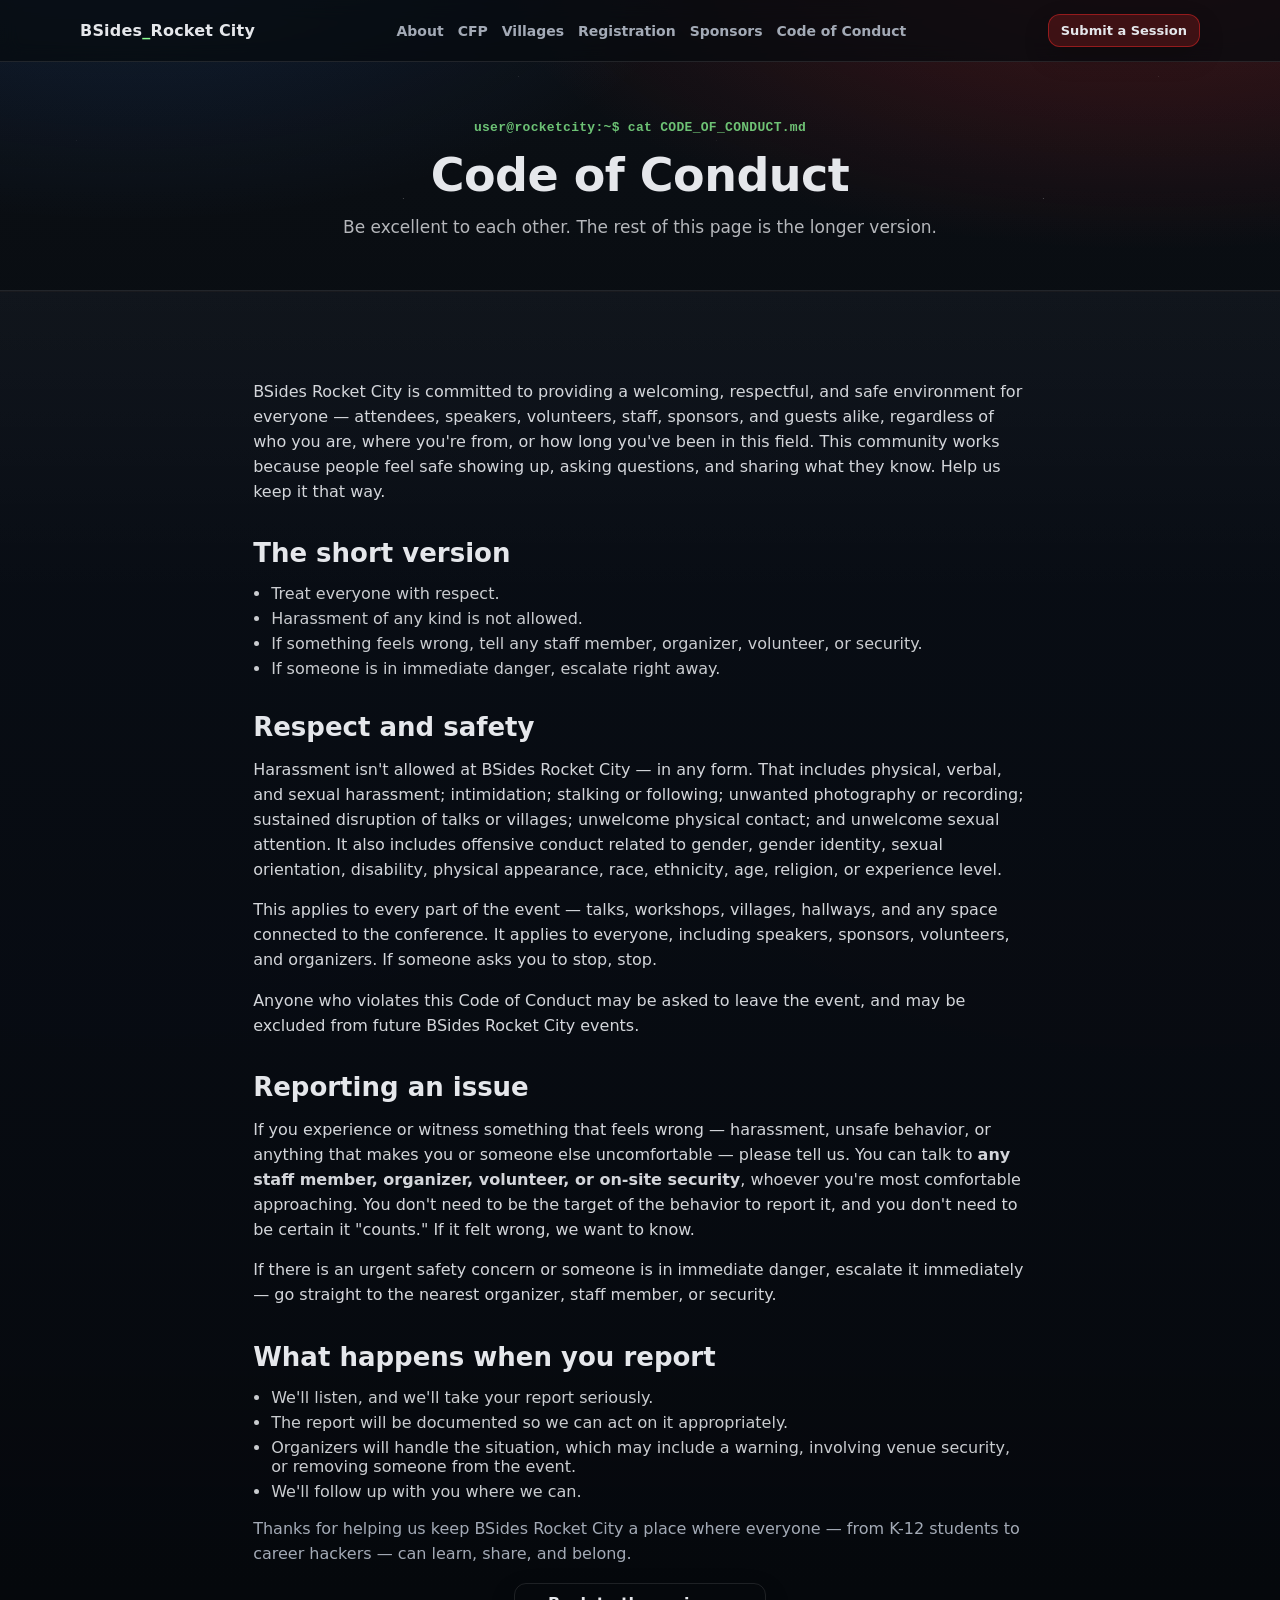
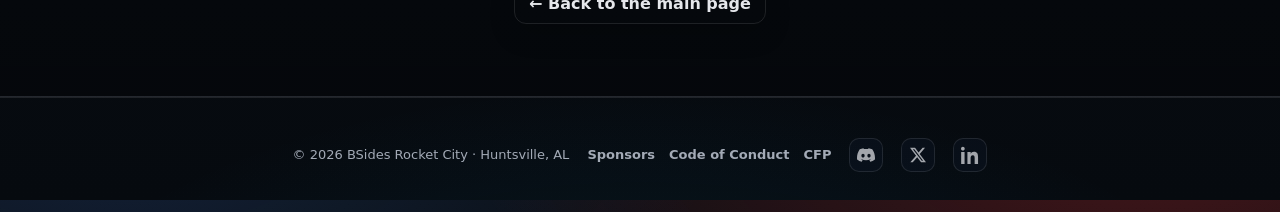
==== commit 9bf47f20: "Add X (Twitter) link to footer" ====
--- a/code-of-conduct.html
+++ b/code-of-conduct.html
@@ -146,6 +146,16 @@
         </a>
 
         <a class="social-icon"
+           href="https://x.com/BSidesRocket"
+           target="_blank"
+           rel="noopener noreferrer"
+           aria-label="Follow BSides Rocket City on X">
+          <svg viewBox="0 0 24 24" width="16" height="16" fill="currentColor">
+            <path d="M18.901 1.153h3.68l-8.04 9.19L24 22.846h-7.406l-5.8-7.584-6.638 7.584H.474l8.6-9.83L0 1.154h7.594l5.243 6.932ZM17.61 20.644h2.039L6.486 3.24H4.298Z"/>
+          </svg>
+        </a>
+
+        <a class="social-icon"
            href="https://www.linkedin.com/company/bsides-rocket-city/"
            target="_blank"
            rel="noopener noreferrer"
